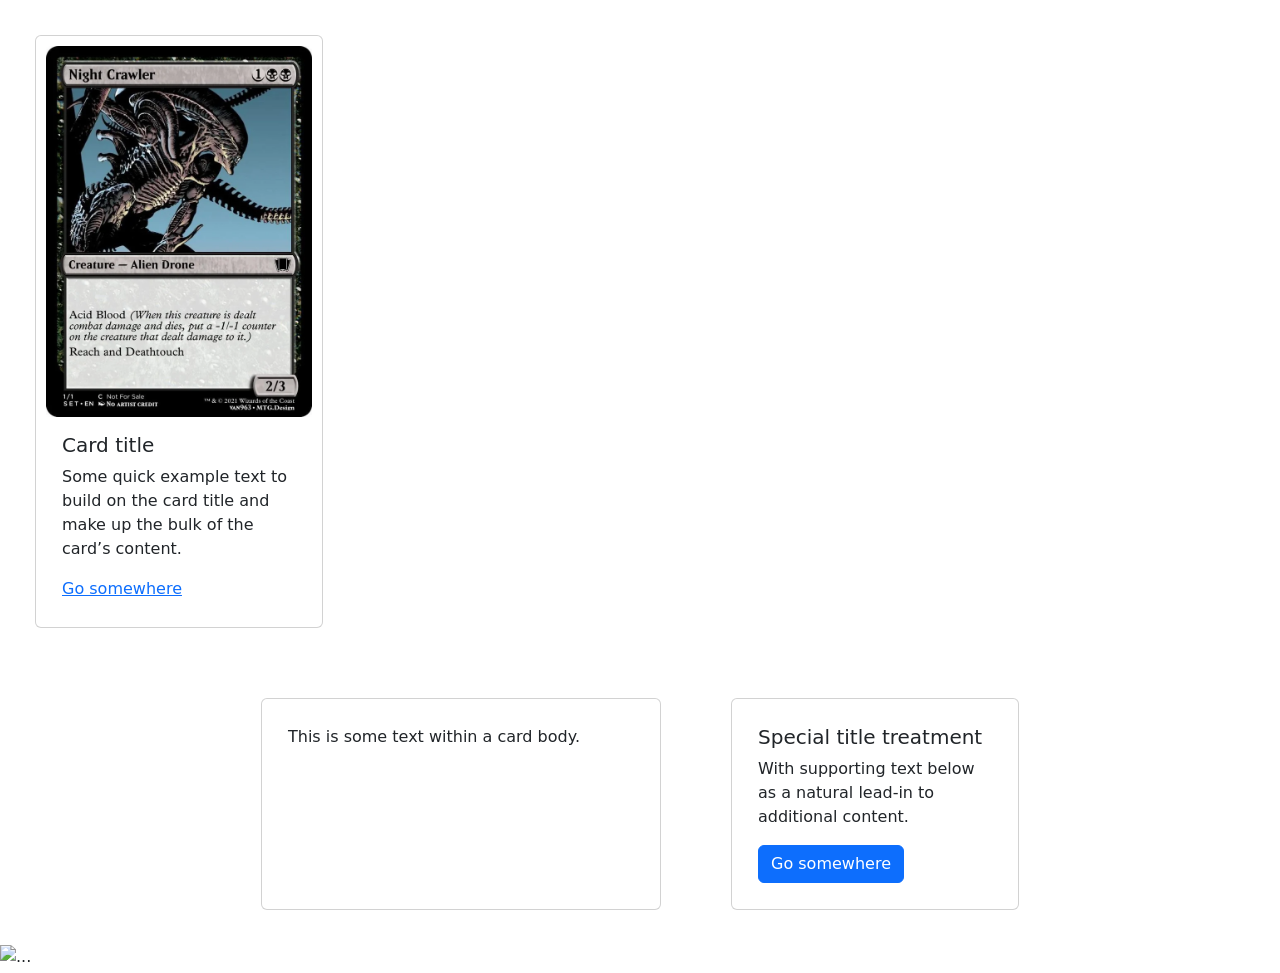
==== index.html @ 1f16eef1 "Atividade - inicio Card e Carrossel - Atividade para entregar dia 24" ====
<!DOCTYPE html>
<html lang="pt-br">
<head>
    
    <meta charset="UTF-8">
    <meta name="viewport" content="width=device-width, initial-scale=1.0">
    <title>Carrosel e Card</title>

    <link rel="stylesheet" href="./css/style.css">

    <link href="https://cdn.jsdelivr.net/npm/bootstrap@5.3.8/dist/css/bootstrap.min.css" rel="stylesheet" 
    integrity="sha384-sRIl4kxILFvY47J16cr9ZwB07vP4J8+LH7qKQnuqkuIAvNWLzeN8tE5YBujZqJLB" crossorigin="anonymous">
  



</head>

<body>

    <script src="https://cdn.jsdelivr.net/npm/bootstrap@5.3.8/dist/js/bootstrap.bundle.min.js" 
    integrity="sha384-FKyoEForCGlyvwx9Hj09JcYn3nv7wiPVlz7YYwJrWVcXK/BmnVDxM+D2scQbITxI" crossorigin="anonymous"></script>
    
    <h1></h1>
    <div class="card" style="width: 18rem;">

     <img src="./img/Alienigena-card.webp" class="card-img-top" alt="Alienigena">
     
     <div class="card-body">
     
       <h5 class="card-title">Card title</h5>
       <p class="card-text">Some quick example text to build on the card title and make up the bulk of the card’s content.</p>
       <a href="#" class="bottom">Go somewhere</a>
     
    </div>
     
    </div>

  <div class="card2">

    <div class="card">

      <div class="card-body">
       This is some text within a card body.
      </div>

    </div>

    <div class="card" style="width: 18rem;">
      <div class="card-body">

      <h5 class="card-title">Special title treatment</h5>
      <p class="card-text">With supporting text below as a natural lead-in to additional content.</p>
      <a href="#" class="btn btn-primary">Go somewhere</a>

      </div>
      
    </div>

   </div>


      
  

  <div id="carouselExample" class="carousel slide">

        <div class="carousel-inner">

            <div class="carousel-item active">

                <img src="..." class="d-block w-100" alt="...">

            </div>

        <div class="carousel-item">

         <img src="..." class="d-block w-100" alt="...">

        </div>
        
     <div class="carousel-item">
     <img src="..." class="d-block w-100" alt="...">
     </div>
     </div>
     <button class="carousel-control-prev" type="button" data-bs-target="#carouselExample" data-bs-slide="prev">
     <span class="carousel-control-prev-icon" aria-hidden="true"></span>
     <span class="visually-hidden">Previous</span>
     </button>
     <button class="carousel-control-next" type="button" data-bs-target="#carouselExample" data-bs-slide="next">
     <span class="carousel-control-next-icon" aria-hidden="true"></span>
     <span class="visually-hidden">Next</span>
     </button>
 </div>











</body>

</html>
---- css/style.css ----
.card

{
   
     padding: 10px 10px;
     width: 400px;
     margin: 35px;
     display: flex;


     
     

}


.card2

{
    
     display: flex;
     justify-content: center;

}
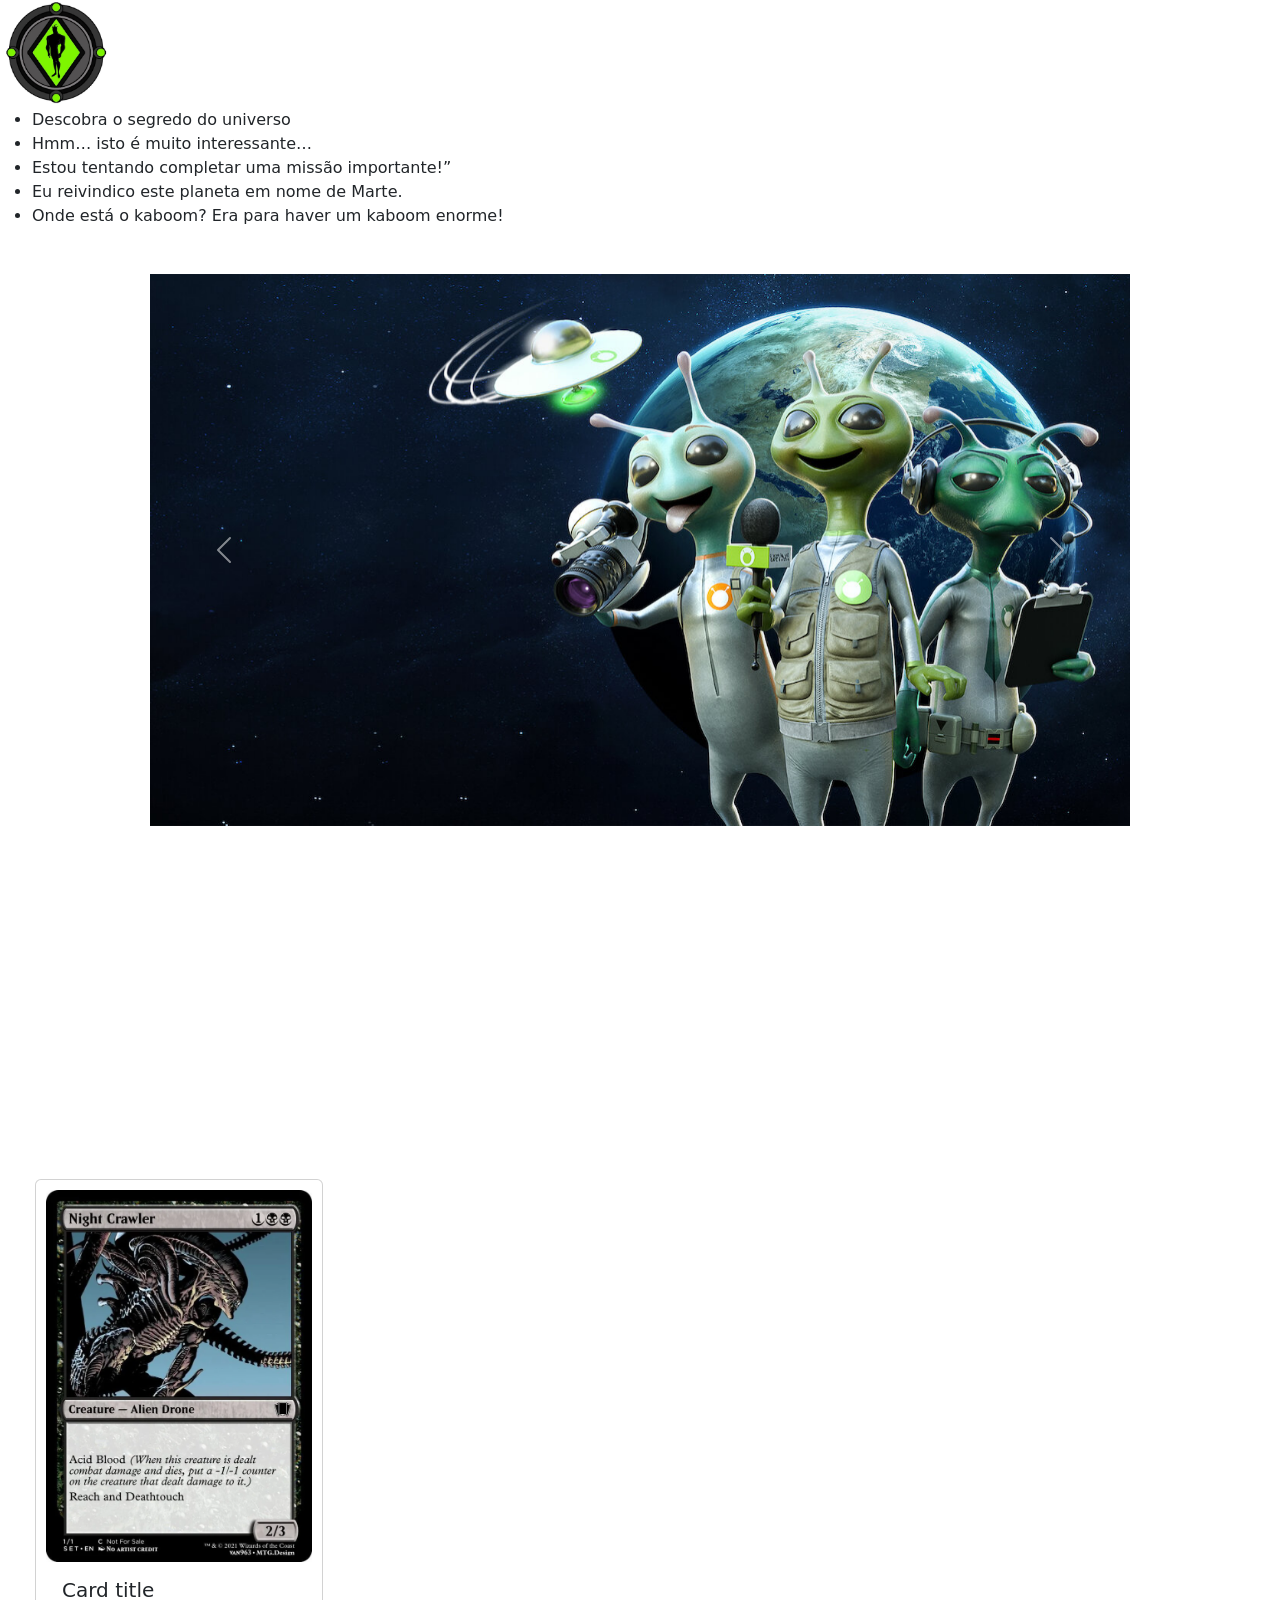
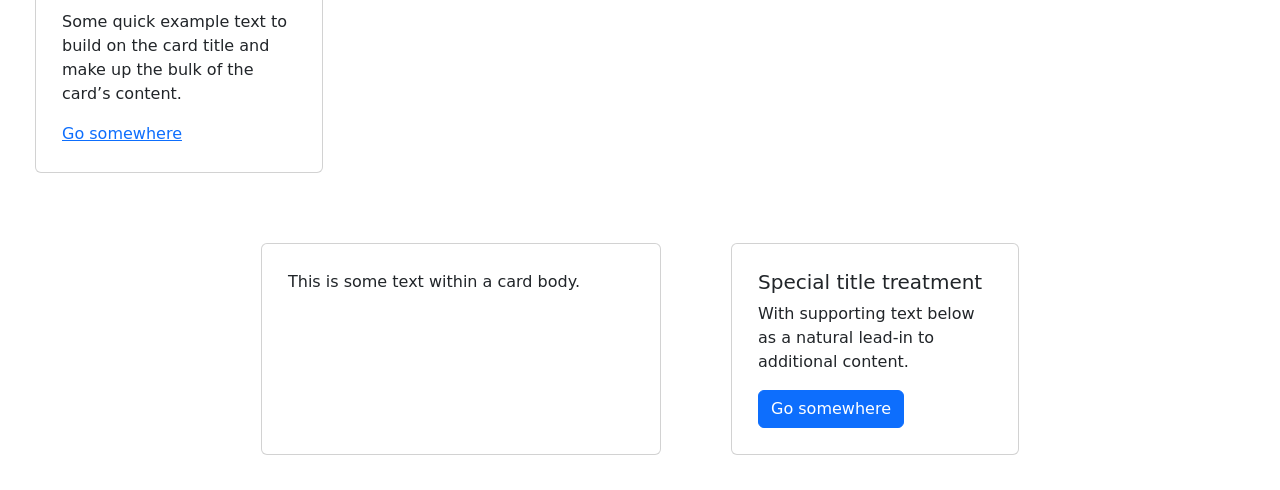
==== commit b8fc0689: "Atualizações Coloquei o banner melhorei o card um pouco e to fazendo um header para apresentação" ====
--- a/index.html
+++ b/index.html
@@ -11,28 +11,93 @@
     <link href="https://cdn.jsdelivr.net/npm/bootstrap@5.3.8/dist/css/bootstrap.min.css" rel="stylesheet" 
     integrity="sha384-sRIl4kxILFvY47J16cr9ZwB07vP4J8+LH7qKQnuqkuIAvNWLzeN8tE5YBujZqJLB" crossorigin="anonymous">
   
-
-
-
 </head>
 
 <body>
 
     <script src="https://cdn.jsdelivr.net/npm/bootstrap@5.3.8/dist/js/bootstrap.bundle.min.js" 
     integrity="sha384-FKyoEForCGlyvwx9Hj09JcYn3nv7wiPVlz7YYwJrWVcXK/BmnVDxM+D2scQbITxI" crossorigin="anonymous"></script>
+
+
+   <header>
+
+       <a href="#" class="ben10">
+
+         <img src="./img/icone-alien-ben10.webp" alt="ben-10">
+
+       </a>
+
+         <ul class="menu ben10">
+
+          <li class="item ben10">Descobra o segredo do universo</li>
+          <li class="item ben10">Hmm… isto é muito interessante…</li>
+          <li class="item ben10">Estou tentando completar uma missão importante!”</li>
+          <li class="item ben10">Eu reivindico este planeta em nome de Marte.</li>
+          <li class="item ben10">Onde está o kaboom? Era para haver um kaboom enorme!</li>
+
+         </ul>
+
+
+   </header>
+
+  <div class="Carrossel-banner">
+    
+       <div id="carouselExample" class="carousel slide">
+
+       <div class="carousel-inner">
+
+          <div class="carousel-item active">
+
+            <img src="./img/banner-alien.jpg" class="d-block w-100" alt="Alienigena-banner1">
+
+          </div>
+
+        <div class="carousel-item">
+
+           <img src="./img/e.t-banner-bilu.jpg" class="d-block w-100" alt="et-bilu-banner2">
+
+        </div>
+
+        <div class="carousel-item">
+
+           <img src="./img/et-varginha-banner.webp" class="d-block w-100" alt="et-estranho-banner3">
+
+        </div>
+
+      </div>
+  
+         <button class="carousel-control-prev" type="button" data-bs-target="#carouselExample" data-bs-slide="prev">
+         <span class="carousel-control-prev-icon" aria-hidden="true"></span>
+         <span class="visually-hidden">Previous</span>
+
+      
+         </button>
+  
+         <button class="carousel-control-next" type="button" data-bs-target="#carouselExample" data-bs-slide="next">
+
+         <span class="carousel-control-next-icon" aria-hidden="true"></span>
+         <span class="visually-hidden">Next</span>
+
+         </button>
+
+      </div>
+
+  </div>
+
+
     
     <h1></h1>
     <div class="card" style="width: 18rem;">
 
      <img src="./img/Alienigena-card.webp" class="card-img-top" alt="Alienigena">
      
-     <div class="card-body">
+      <div class="card-body">
      
        <h5 class="card-title">Card title</h5>
        <p class="card-text">Some quick example text to build on the card title and make up the bulk of the card’s content.</p>
        <a href="#" class="bottom">Go somewhere</a>
      
-    </div>
+      </div>
      
     </div>
 
@@ -47,59 +112,18 @@
     </div>
 
     <div class="card" style="width: 18rem;">
+      
       <div class="card-body">
 
-      <h5 class="card-title">Special title treatment</h5>
-      <p class="card-text">With supporting text below as a natural lead-in to additional content.</p>
-      <a href="#" class="btn btn-primary">Go somewhere</a>
+         <h5 class="card-title">Special title treatment</h5>
+         <p class="card-text">With supporting text below as a natural lead-in to additional content.</p>
+         <a href="#" class="btn btn-primary">Go somewhere</a>
 
       </div>
       
     </div>
 
-   </div>
-
-
-      
-  
-
-  <div id="carouselExample" class="carousel slide">
-
-        <div class="carousel-inner">
-
-            <div class="carousel-item active">
-
-                <img src="..." class="d-block w-100" alt="...">
-
-            </div>
-
-        <div class="carousel-item">
-
-         <img src="..." class="d-block w-100" alt="...">
-
-        </div>
-        
-     <div class="carousel-item">
-     <img src="..." class="d-block w-100" alt="...">
-     </div>
-     </div>
-     <button class="carousel-control-prev" type="button" data-bs-target="#carouselExample" data-bs-slide="prev">
-     <span class="carousel-control-prev-icon" aria-hidden="true"></span>
-     <span class="visually-hidden">Previous</span>
-     </button>
-     <button class="carousel-control-next" type="button" data-bs-target="#carouselExample" data-bs-slide="next">
-     <span class="carousel-control-next-icon" aria-hidden="true"></span>
-     <span class="visually-hidden">Next</span>
-     </button>
- </div>
-
-
-
-
-
-
-
-
+  </div>
 
 
 
--- a/css/style.css
+++ b/css/style.css
@@ -1,11 +1,3 @@
-
-
-
-
-
-
-
-
 
 .card
 
@@ -16,19 +8,31 @@
      margin: 35px;
      display: flex;
 
-
-     
-     
-
 }
 
 
 .card2
 
 {
-    
+
      display: flex;
      justify-content: center;
+
+}
+
+.Carrossel-banner
+
+{
+    height: 900px;
+    width: 100%;
+    padding: 30px 150px;
+
+}
+
+header img
+
+{
+   width: 110px;
 
 }
 
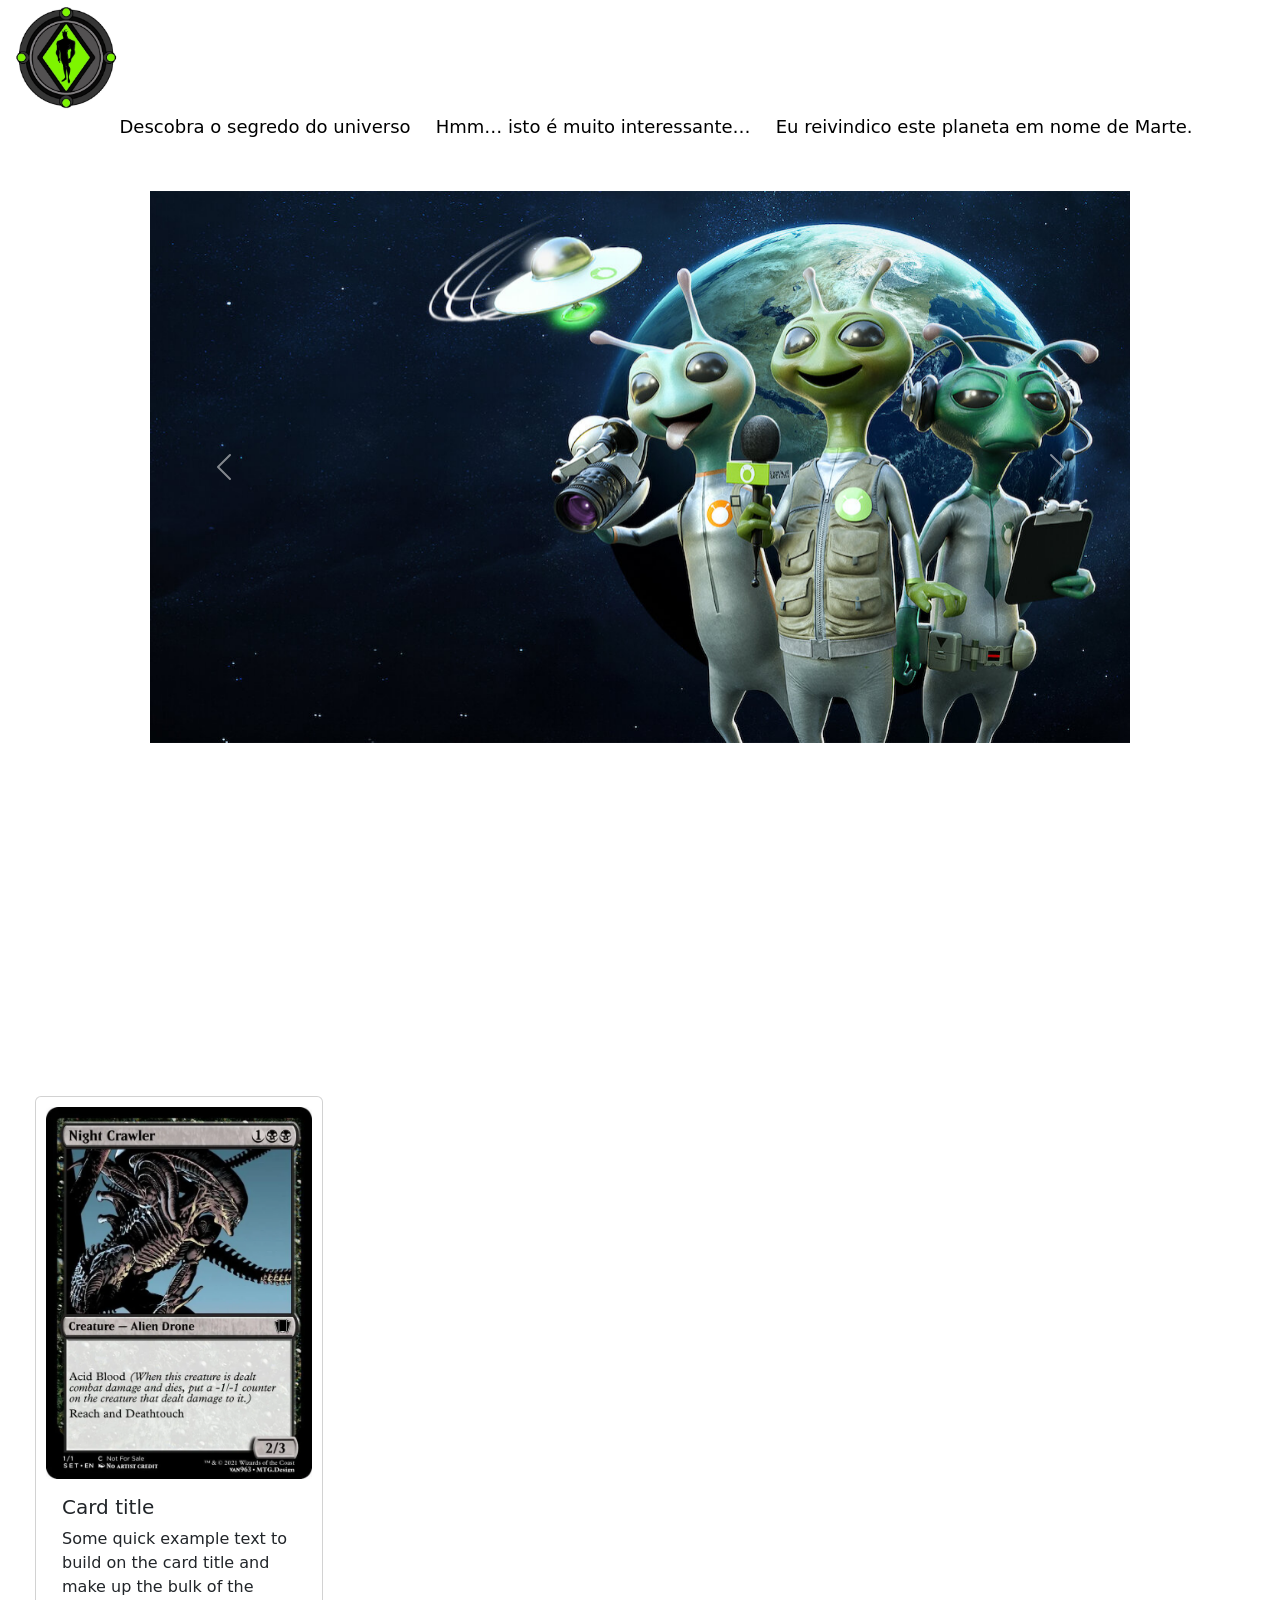
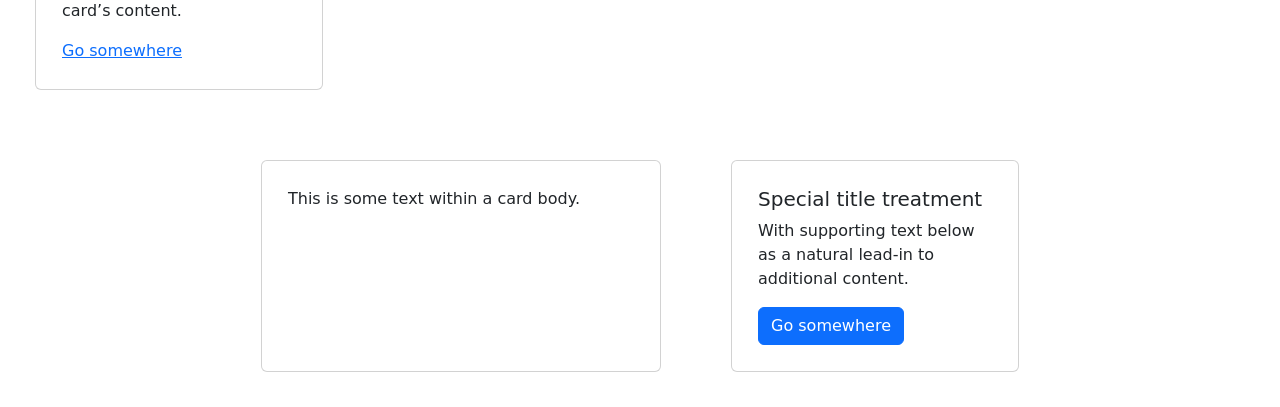
==== commit 3c056fed: "Atualizações-casa Eu fiz novas paginas e arrumei u ouco o header, ainda falta adicionar mais card e " ====
--- a/index.html
+++ b/index.html
@@ -21,19 +21,17 @@
 
    <header>
 
-       <a href="#" class="ben10">
+       <a href="./index.html" class="ben10">
 
          <img src="./img/icone-alien-ben10.webp" alt="ben-10">
 
        </a>
 
-         <ul class="menu ben10">
-
-          <li class="item ben10">Descobra o segredo do universo</li>
-          <li class="item ben10">Hmm… isto é muito interessante…</li>
-          <li class="item ben10">Estou tentando completar uma missão importante!”</li>
-          <li class="item ben10">Eu reivindico este planeta em nome de Marte.</li>
-          <li class="item ben10">Onde está o kaboom? Era para haver um kaboom enorme!</li>
+         <ul class="menu-ben10">
+          
+          <a href="./part2.html">Descobra o segredo do universo</a>
+          <a href="./part3.html">Hmm… isto é muito interessante…</a>
+          <a href="./part4.html">Eu reivindico este planeta em nome de Marte.</a>
 
          </ul>
 
--- a/css/style.css
+++ b/css/style.css
@@ -2,39 +2,69 @@
 .card
 
 {
-   
-     padding: 10px 10px;
-     width: 400px;
-     margin: 35px;
-     display: flex;
-
+      padding: 10px 10px;
+      width: 400px;
+      margin: 35px;
+      display: flex;
 }
 
 
 .card2
 
 {
-
-     display: flex;
-     justify-content: center;
-
+      display: flex;
+      justify-content: center;
 }
 
 .Carrossel-banner
 
 {
-    height: 900px;
-    width: 100%;
-    padding: 30px 150px;
+      height: 900px;
+      width: 100%;
+      padding: 30px 150px;
+}
 
+header
+
+{
+      padding: 5px 10px;
 }
 
 header img
 
 {
-   width: 110px;
+      width: 110px;
+}
 
+.menu-ben10
+
+{
+      display: flex;
+      list-style: none;
+      cursor: pointer;
+      gap: 25px;
+      justify-content: center;
 }
+
+.menu-ben10:hover
+
+{
+      color:rgb(8, 58, 8);
+}
+
+header a 
+
+{
+      text-decoration: none;
+      color: black;
+      transition:color 0.6s;
+      font-size: 18px;
+}
+
+
+
+
+
 
 
 
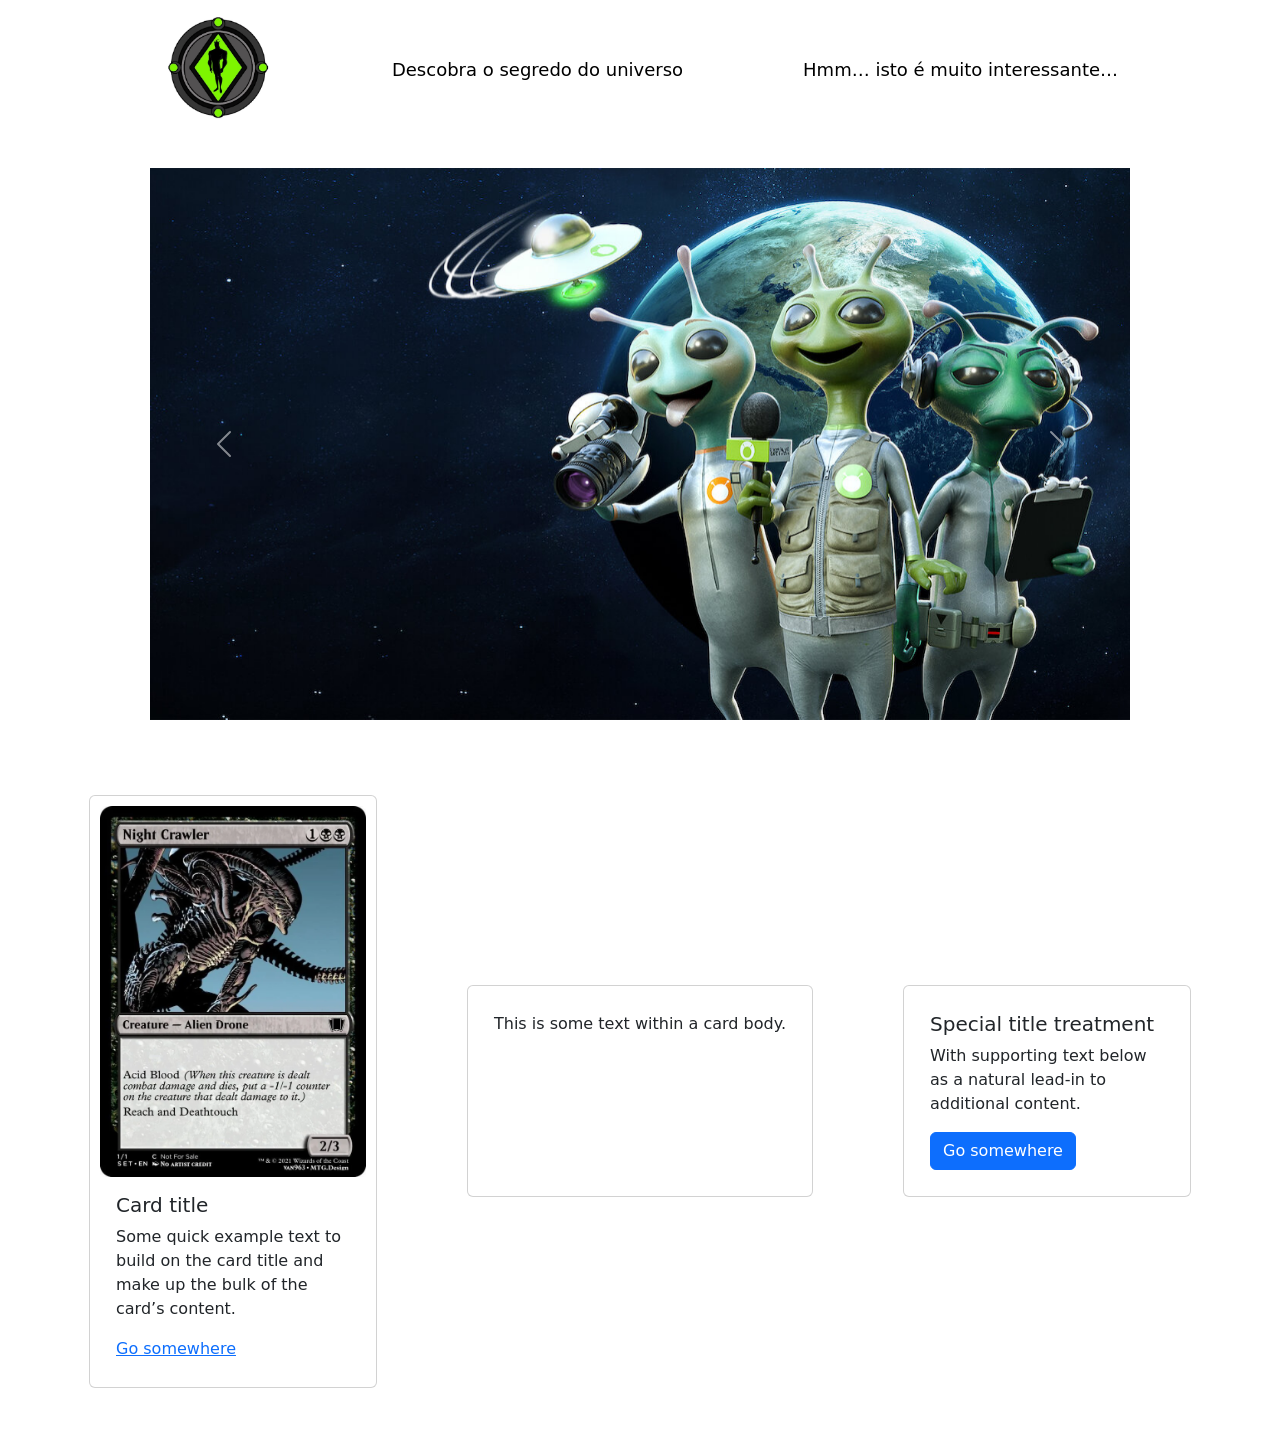
==== commit d3f3fb7d: "Atualizações-casa Eu conseguir terminar só falta as imagens e conferir se não vai ficar estranho na " ====
--- a/index.html
+++ b/index.html
@@ -27,13 +27,12 @@
 
        </a>
 
-         <ul class="menu-ben10">
+         
           
           <a href="./part2.html">Descobra o segredo do universo</a>
           <a href="./part3.html">Hmm… isto é muito interessante…</a>
-          <a href="./part4.html">Eu reivindico este planeta em nome de Marte.</a>
 
-         </ul>
+         
 
 
    </header>
@@ -83,8 +82,8 @@
   </div>
 
 
+    <div class="card-1">
     
-    <h1></h1>
     <div class="card" style="width: 18rem;">
 
      <img src="./img/Alienigena-card.webp" class="card-img-top" alt="Alienigena">
@@ -109,6 +108,10 @@
 
     </div>
 
+  
+
+  
+
     <div class="card" style="width: 18rem;">
       
       <div class="card-body">
@@ -123,6 +126,10 @@
 
   </div>
 
+  </div>
+
+  
+
 
 
 </body>
--- a/css/style.css
+++ b/css/style.css
@@ -3,53 +3,58 @@
 
 {
       padding: 10px 10px;
-      width: 400px;
-      margin: 35px;
+      margin: 45px;                 /*  separação entre os cards            */
+}
+
+.card-1                            /*   Todos os cards            */
+
+{
+      display: flex;                 
+      justify-content: center;
+      align-items: center;
+}
+
+.card2                                  /*  posso apagar ou não, só coloca um embaixo do outro  */
+
+{
       display: flex;
+      justify-content:center;
 }
 
 
-.card2
-
-{
-      display: flex;
-      justify-content: center;
-}
 
 .Carrossel-banner
-
+                                  /* para deixar os card mais embaixo colocar a altura e definir :>  */
 {
-      height: 900px;
-      width: 100%;
       padding: 30px 150px;
 }
 
 header
 
 {
-      padding: 5px 10px;
+      padding: 15px 10px;
+      display: flex;
+      list-style: none;
+      cursor: pointer;
+      gap: 120px;
+      justify-content: center;
+      align-items: center;
 }
 
 header img
 
 {
       width: 110px;
+      
 }
 
-.menu-ben10
+
+
+a:hover
 
 {
-      display: flex;
-      list-style: none;
-      cursor: pointer;
-      gap: 25px;
-      justify-content: center;
-}
-
-.menu-ben10:hover
-
-{
-      color:rgb(8, 58, 8);
+      color:rgb(15, 107, 15);
+      
 }
 
 header a 
@@ -57,9 +62,44 @@
 {
       text-decoration: none;
       color: black;
-      transition:color 0.6s;
+      transition: 0.6s;
       font-size: 18px;
+      font-weight: 500;
+      
 }
+
+
+.Carrossel-banner3
+
+{
+       
+       padding: 30px 150px;
+
+}
+
+.Carrossel-banner2
+
+{
+       padding: 30px 150px;
+}
+
+
+.Card-part2
+
+{
+   display: flex;
+   justify-content: center;
+}
+
+.Card-part3
+
+{
+   padding: 0px 90px 0px 95px;
+}
+
+
+
+
 
 
 
